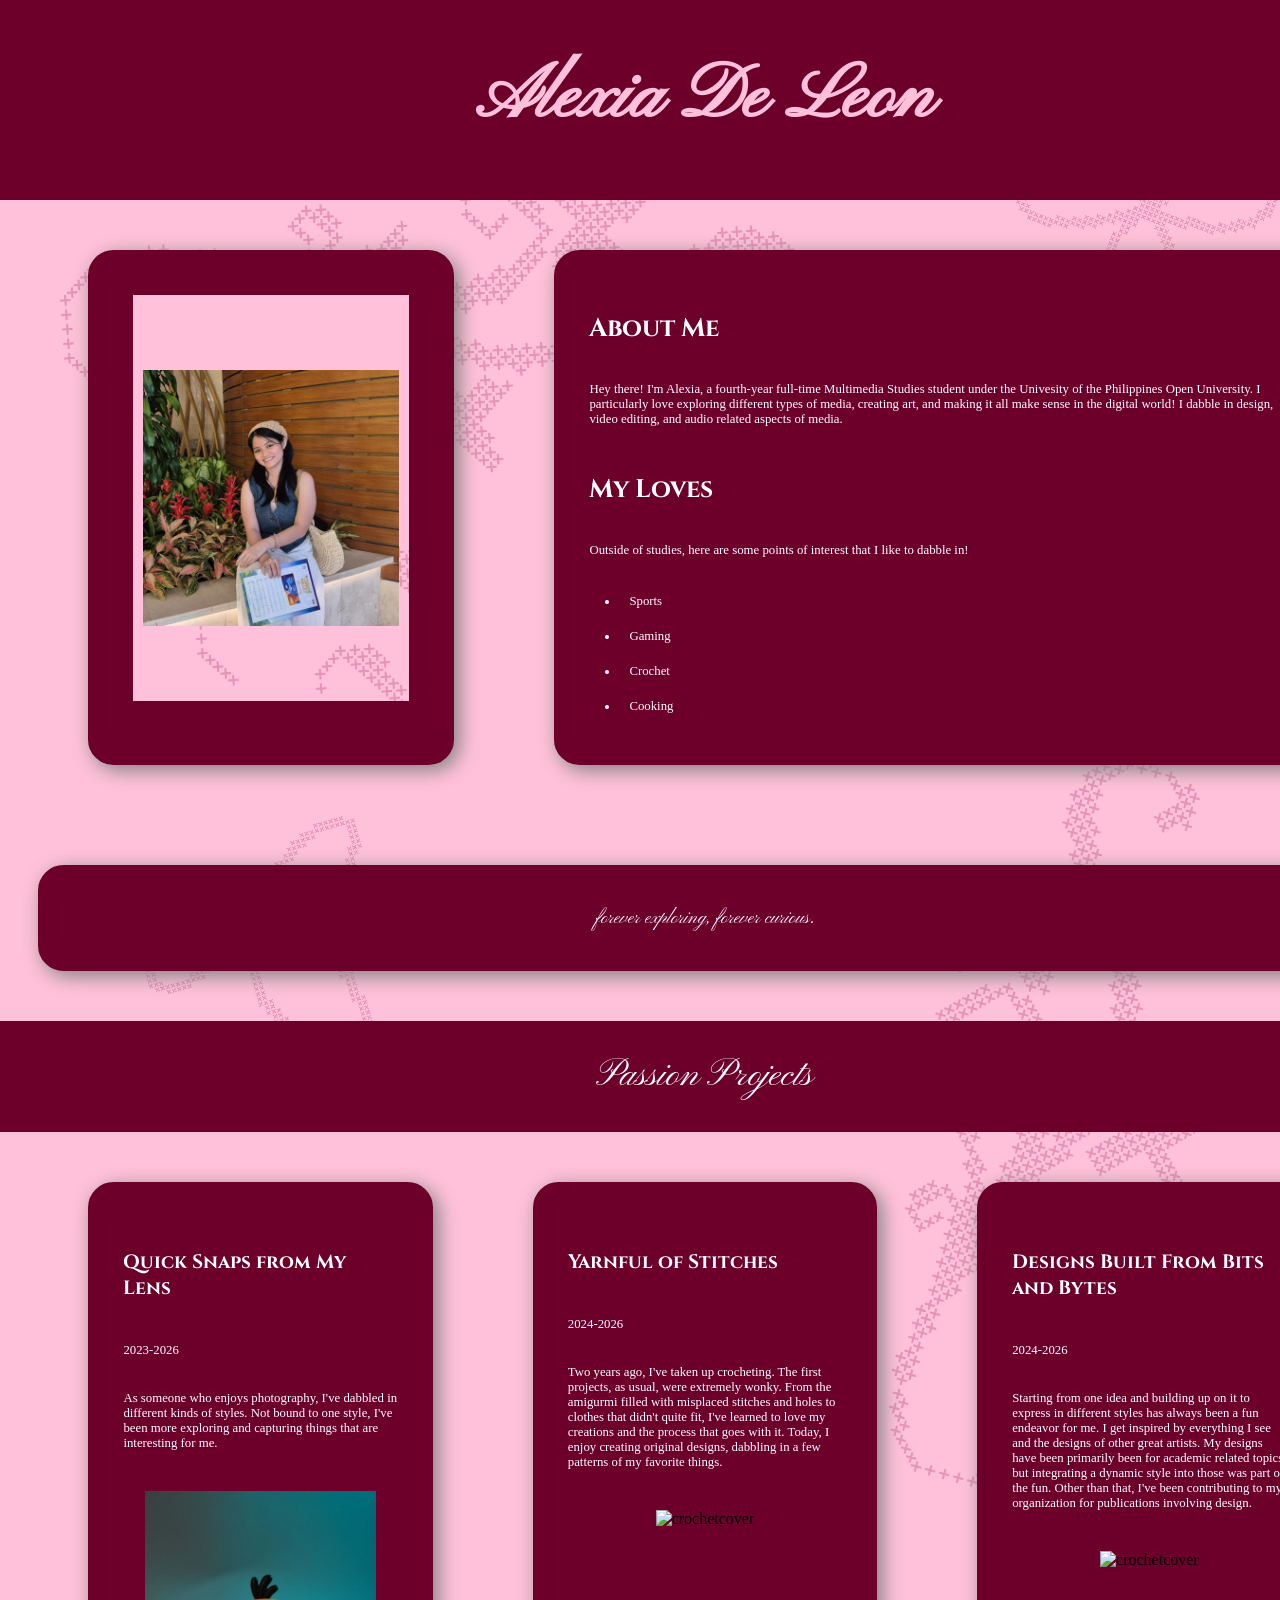
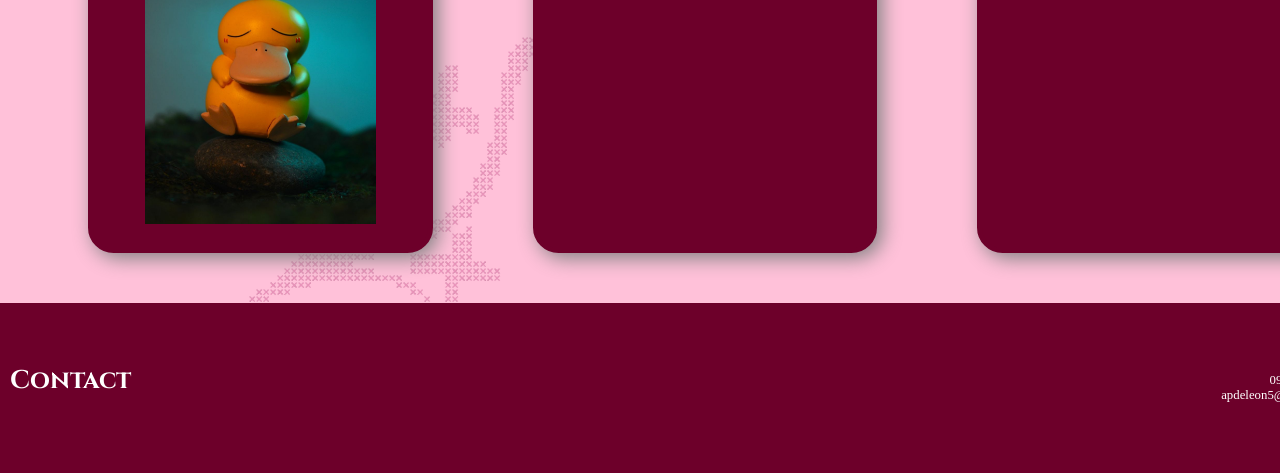
==== index.html @ d9319414 "Add files via upload" ====
<!DOCTYPE html>
<html lang="EN">
<head> 
    <meta charset ="UTF-8"/>
    <title>Alexia De Leon</title>
    <!-- this code is copied from the google website for "Pinyon Script" -->  

    <link rel="preconnect" href="https://fonts.googleapis.com">
    <link rel="preconnect" href="https://fonts.gstatic.com" crossorigin>
    <link href="https://fonts.googleapis.com/css2?family=Pinyon+Script&display=swap" rel="stylesheet">
    <link href="https://fonts.googleapis.com/css2?family=Cinzel:wght@400..900&display=swap" rel="stylesheet">


    <!--linking the custom stylesheet and passionprojects  to the webpage --> 
    <link rel ="stylesheet" href ="styles.css">
    <!--<link rel ="passionproject" href = "projects.xml"> --> 
    
</head>

<body>
    <header id = "bg01">
        <h1>Alexia De Leon</h1>  
    </header>

    <div class = "box"> 
        <div class = "item">
            <img src = 'me.png' alt = "profile picture" id = "profilepic">
        </div>    

        <div class= "item">
            <h3> About Me </h3>
            <p> Hey there! I'm Alexia, a fourth-year full-time Multimedia Studies student under the Univesity of the Philippines Open University. 
                I particularly love exploring different types of media, creating art, and making it all make sense in the digital world! I dabble in design,
                video editing, and audio related aspects of media.  
                 </p>
            <h3 id= "loves"> My Loves </h3>
            <p> Outside of studies, here are some points of interest that I like to dabble in!</p>
                <ul>
                    <li>Sports</li>
                    <li>Gaming </li>
                    <li>Crochet</li>   
                    <li>Cooking</li> 
                </ul>
        </div>
        </div>
        <div class = "boxtagline">
            <div class = "itemtagline"> 
                <h2>forever exploring, forever curious.</h2>
            </div>
        </div>

        
    <article id = "passionproj"> 
        <h2> Passion Projects </h2>
    </article>
    <!-- removing 
  
    
        <div class = "item"> 
            <h4> Photography Side Projects </h4>
            <p class> Capturing whatever piques my interest. From travel, random objects, to other scenery. As always, this section will still grow as time passes by. </p>
          
            <a href = "https://drive.google.com/file/d/1NZGeqbxughIvD67U1_kCd7p3tJqv5u57/view?usp=sharing"> Click Here to view photos!</a>
            </div>
        <div class = "item"> 
            <h4> Crochet Side Projects </h4>
            <p> Making cute stuff is one of my joys, so this hobby truly fulfills that craving. From plushies, clothes, and other accessories,
                        I love to explore and create!
                    </p>
            
            <a href = "https://drive.google.com/drive/folders/1zyAas7_1GJVzSqCmifxNZEnPIDZH0ev-?usp=sharing"> Click Here to see more of my projects!</a>
        </div>

    -->
    <div class ="box">

        <div class= "item" id ="pProj1">
                <h5 id ="1"></h4>
                <p id = "201"></p>
                <p id = "101"></p> 
                <div class = "picbox2">
                    <img src = 'photogproj.jpg' alt = "photographycover" id ="photographycover">
                </div>

        </div>

        <div class= "item" id ="pProj2">
                <h5 id ="2"></h4>
                <p id = "202"></p>
                <p id = "102"></p> 
                <div class = "picbox2">
                 <img src = 'crochetproj.jpg' alt = "crochetcover" id = "crochetpic">
                </div>

        </div>

        <div class= "item" id = "pProj3">
                <h5 id ="3"></h4>
                <p id = "203"></p>
                <p id = "103"></p> 
                <div class = "picbox2">
                 <img src = 'crochetproj.jpg' alt = "crochetcover" id = "crochetpic2">
                </div>

        </div>

    </div>
    
        <script>

            // Fetching Code is made by dcode.(2023). The Easiest Way to Parse XML with JavaScript. YouTube.https://www.youtube.com/watch?v=lUCQgqc4K2A

            // Code in the for loop, particularly the counters and rewriting titles, description and date are by Alexia De Leon

            let counter = 0;
            let counterDesc = 100;
            let counterDate = 200;

            fetch("projects.xml").then(response => {
                return response.text();
            }).then(xmlString => {
                const xmlDocument = new DOMParser().parseFromString(xmlString, "text/xml");
                const tutorials = xmlDocument.querySelectorAll("project_item");

                for (const project_item of tutorials){
                    counter = counter + 1 
                    counterDesc = counterDesc + 1
                    counterDate = counterDate + 1

                    let title = project_item.querySelector("title").textContent;
                    document.getElementById([counter]).innerHTML = title;

                    let description = project_item.querySelector("description").textContent;
                    document.getElementById([counterDesc]).innerHTML = description;
                    let date = project_item.querySelector("date").textContent;
                    document.getElementById([counterDate]).innerHTML = date;


                    

                console.log(title, description, date, counterDate);
                console.log(counter)
                }
            });
        </script>

    </div>
</main>

<footer id = "boxend">
    <h3 class = "itemfoot">Contact</h3>
    <p class = "itemfoot"> 09564354680 <br> apdeleon5@gmail.com </p>
</body>
---- styles.css ----
body{
    margin: 0px;
    border: 0px;
    display: flex;
    flex-wrap:wrap;
    flex-direction: column;
    
}

@media (max-width: 600px) {
    img {
        width: auto;
        height: auto;
        margin: 10px;
        padding-top: 100px;
    } 

    .box img {
        padding-top: 10vw;
        margin-bottom: 0px;
    }

    .box {
        display:flex;
        flex-direction: column;
        padding: 3vw;
        padding-top: 0px;
        margin-top: 0px;
    }
    .box.item {
        margin: 5px;
        margin-top: 0px;
        padding-top: 0vw;
        display: column;
        display:block;
        align-items: center;
        padding-left: 10px;
        padding-right: 10px;
        padding-bottom: 0vw;
    }

    p, li, a {
        font-size: 25px; 
        color: #6d002a; 
        word-wrap: break-word;
        text-align: left;
    }
    #boxend {
    background-image: url('fourbg.png'); 
    background-color: #6d002a;
    background-repeat: no-repeat;
    background-position: center top;
    background-size: cover;
    text-align: center;
    display: flex;
    justify-content: space-around;
    }

    p.itemfoot {
    color: white;
    text-align: right;
    display:block;
    }

    h3.itemfoot{
    color: white;
    margin-top: 50px;
    display:block;

    }
}


/* header coding */
h1 {
    font-family: "Pinyon Script", Arial, Helvetica, sans-serif;
    color: #ffc1d9;
}
h2 {
    font-family: "Pinyon Script", Arial, Helvetica, sans-serif;
    font-weight: 400; 
    color: white;
}

h5 {
    font-family: "Cinzel", Arial, Helvetica, sans-serif;
    font-size: 1.5vmax;
    text-align: justify;
    color: white; 
    padding: 10px;
    padding-bottom: 0px;
    text-align: left;
    word-wrap: break-word;
}
#bg01 {
    background-color: #6d002a;
    background-position: center top;
    background-size: cover;
}

body {
    background-image: url('finalbg.png');
    background-repeat:repeat;
}

#tagline {
    background-color: #6d002a;
    flex-direction: column;
    border-top: #f76399;
    border-bottom: #f76399;
    border-width: 10px;
    background-repeat: no-repeat;
    background-position: center top;
    text-align: center;
    font-size: 1.5vmax;
    font-family: "Pinyon Script", Arial, Helvetica, sans-serif;
}
header {
    
    text-align: center;
    font-size:3vmax;
    padding-bottom: 1.5px;
    padding-right: 10px;
    padding-left: 10px; 
    display: flex;
    flex-direction: column;
}


/* about me + my loves section */ 
h3 {
    font-family: "Cinzel", Arial, Helvetica, sans-serif;
    font-size: 2vmax;
    text-align: justify;
    color: white; 
    padding: 10px;
    padding-bottom: 0px;
    text-align: left;
}

ul {
    text-align: left;
    padding-top: 0px;
}


p, li, a {
    font-family: 'Times New Roman', Georgia, Times, serif;
    font-size: 1vw; 
    color: white; 
    word-wrap: break-word;
    text-align: left;
    padding: 10px;
}

div .item {
    margin: 50px;
    padding: 20px;
    border: 20px;
    border-color: #6d002a;
    background-color: #6d002a;
    border-radius: 2vw;
    border-style: solid;
    border-width: 5px;
    justify-content: space-around;
    box-shadow: 5px 5px 20px gray;
}


div .itemtagline {
    text-align: center;
    font-size: 1vmax;
    font-family: "Pinyon Script", Arial, Helvetica, sans-serif;
    margin: 50px;
    padding: 20px;
    border: 20px;
    border-color: #6d002a;
    background-color: #6d002a;
    border-radius: 2vw;
    border-style: solid;
    border-width: 5px;
    justify-content: space-around;
    box-shadow: 5px 5px 20px gray;
    margin-left:3vw;
    margin-right: 3vw;
}

.box {
   display: flex;
   background-repeat: no-repeat;
   background-position: center top;
   background-size: cover;
   text-align: center;
   align-items: stretch;
   margin-left:3vw;
   margin-right: 3vw;
}



h4 {
    font-family: "Cinzel", Arial, Helvetica, sans-serif;
    font-size: 1vmax;
    text-align: center;
    color: white; 
    padding: 10px;
    padding-bottom: 0px;
    text-align: left;

}


#passionproj { 
    background-color: #6d002a;
    background-size: cover;
    text-align: center;
    font-size: 2vmax;
}

p .item {
    padding-left: 40px;
    padding-right: 40px;
}

#profilepic {
    width: 20vw;
    height: 20vw;
    margin: 20px;
    padding-top: 75px;
    padding-bottom: 75px;
    padding-left:10px;
    padding-right: 10px;
    background-image: url('finalbg.png');
}

/*
img {
    width: 20vw;
    height: 20vw;
    margin: 20px; 
}
#crochetpic {
    width: 90%;
    height: 80%;
    margin: 20px; 
}

#photographycover {
    width: 80%;
    height: auto;
    margin: 20px; 

}
  

div .picbox2 {
    align-items: center;
    justify-content: center;

    height: 520px;
    width: 1080;
}
  */

div .picbox2{
    margin-top: 30px;
}


#photographycover {
    object-fit: cover;
    width: 18vmax;
    height: 26vmax;
}

#crochetpic {
    object-fit: cover;
    width: 16vmax;
    height: 23vmax;
}

#crochetpic2 {
    object-fit: cover;
    width: 9vmax;
    height: 16vmax;
}

#pProj1 {
    width: 23vmax; 
}

#pProj2 {
    width: 23vmax; 
}

#pProj3 {
    width: 23vmax; 
}


#boxend { 
    background-color: #6d002a;
    border-top: #f76399;
    border-bottom: #f76399;
    border-width: 10px;
    background-repeat: no-repeat;
    background-position: center top;
    background-size: cover;
    text-align: center;
    font-size: 1.5vmax;
    column-count: 2;
    column-fill:balance;
    
}

p.itemfoot {
    color: white;
    text-align: right;
    margin-top: 50px;
    padding: 70px;
}

h3.itemfoot{
    color: white;
    margin-top: 50px;
}


/*
footer { 
    background-color: #f76399;
    text-align:left;
    display: flex;
    flex-direction: row;
    padding: 2px; 
}

footer p {
    text-align: right;
    padding-left: 10px; 
}
*/
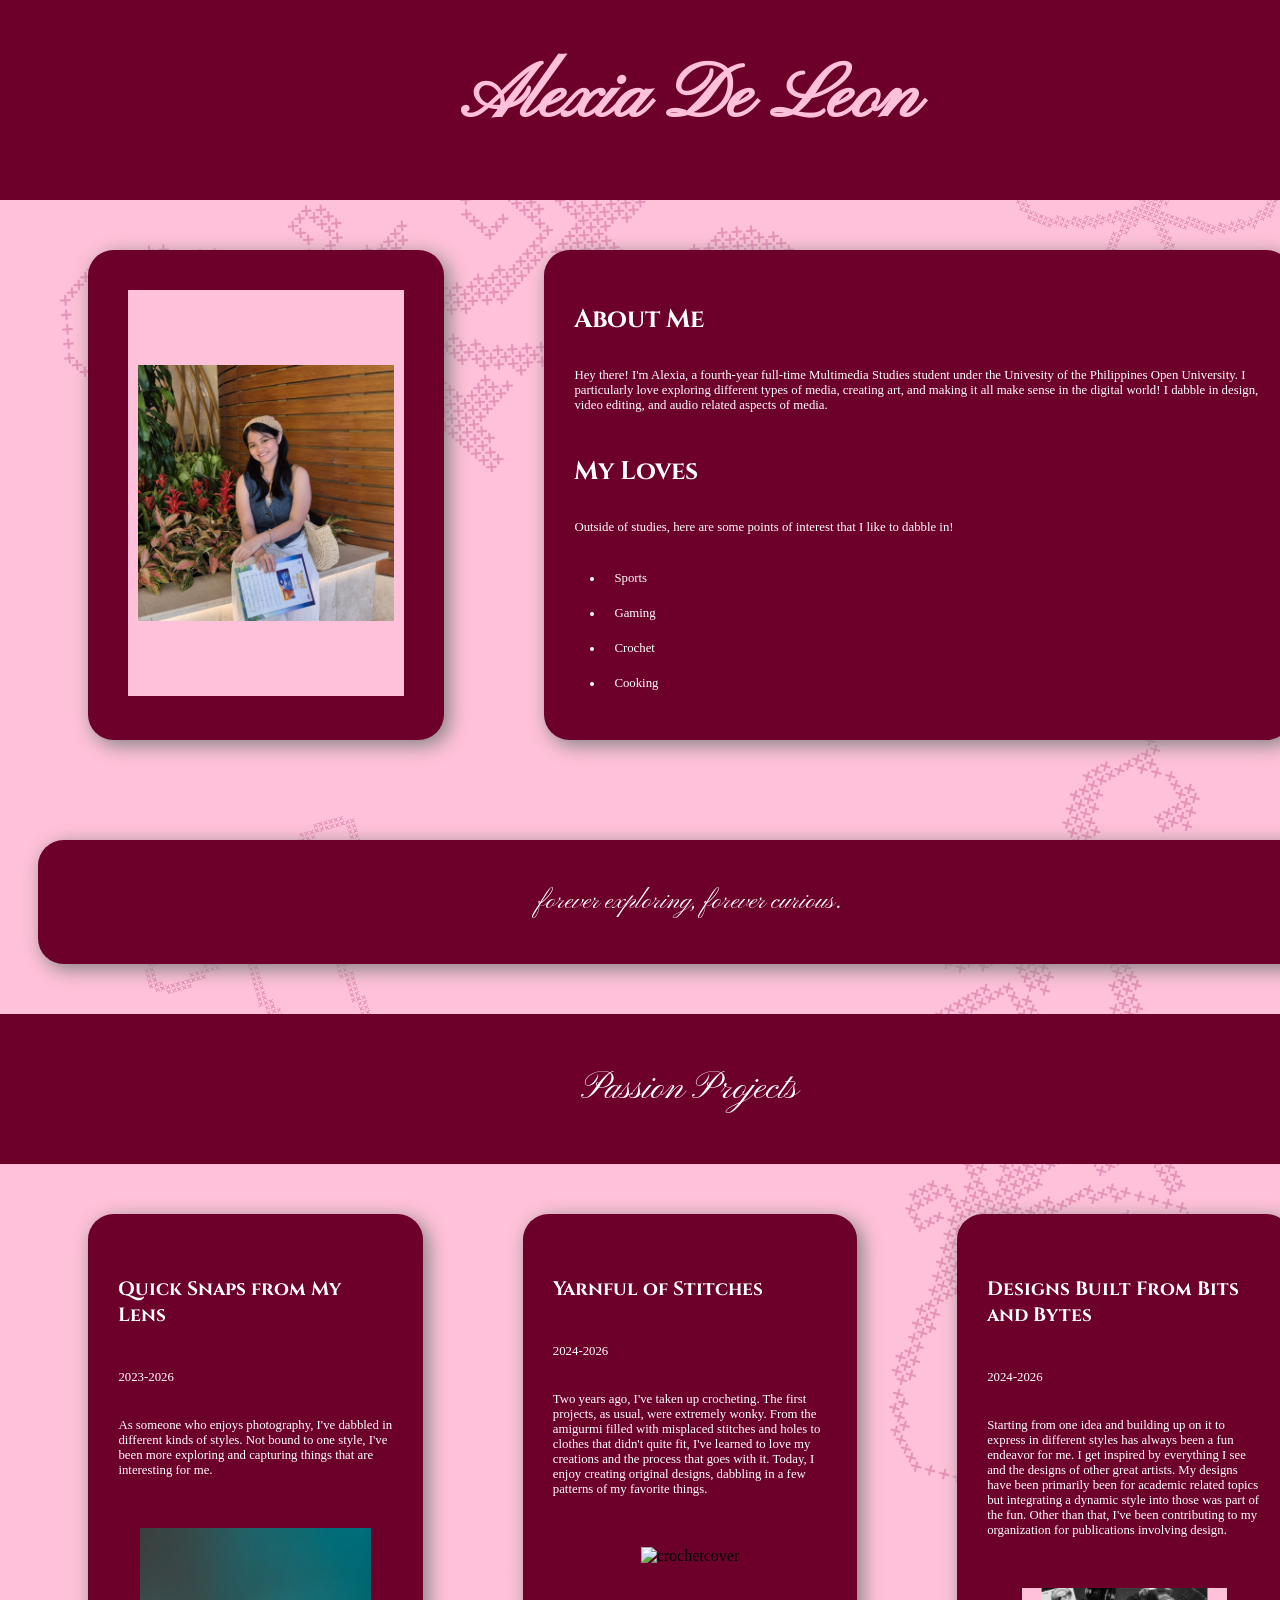
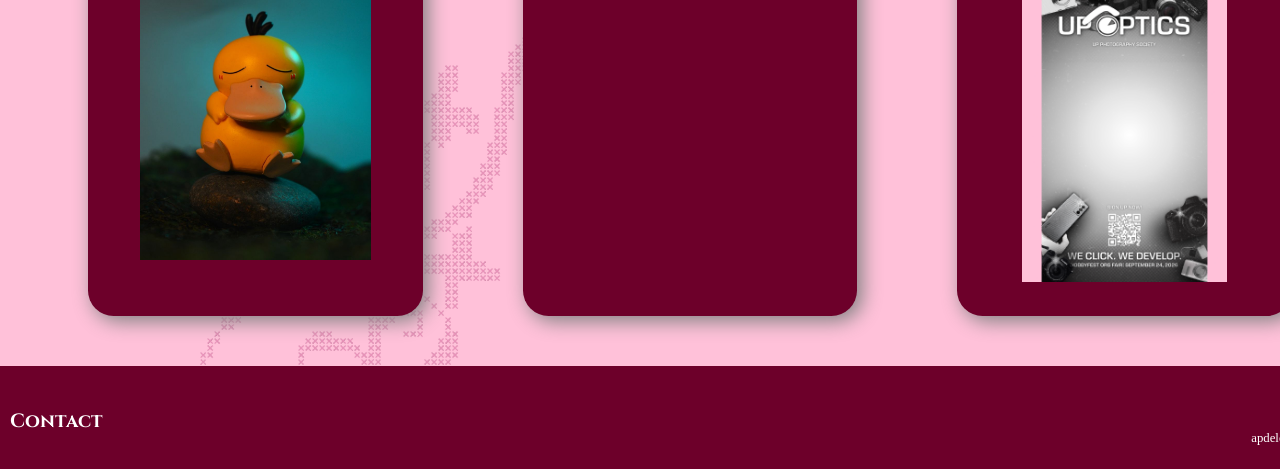
==== commit 9bde2556: "Add files via upload" ====
--- a/index.html
+++ b/index.html
@@ -1,7 +1,8 @@
 <!DOCTYPE html>
 <html lang="EN">
 <head> 
-    <meta charset ="UTF-8"/>
+    <meta charset ="UTF-8">
+    <meta name = "viewport" content = "width=device-width, initial-scale=1.0">
     <title>Alexia De Leon</title>
     <!-- this code is copied from the google website for "Pinyon Script" -->  
 
@@ -23,17 +24,17 @@
     </header>
 
     <div class = "box"> 
-        <div class = "item">
+        <div class = "item" id = "profileBox">
             <img src = 'me.png' alt = "profile picture" id = "profilepic">
         </div>    
 
         <div class= "item">
-            <h3> About Me </h3>
+            <h2> About Me </h2>
             <p> Hey there! I'm Alexia, a fourth-year full-time Multimedia Studies student under the Univesity of the Philippines Open University. 
                 I particularly love exploring different types of media, creating art, and making it all make sense in the digital world! I dabble in design,
                 video editing, and audio related aspects of media.  
                  </p>
-            <h3 id= "loves"> My Loves </h3>
+            <h2 id= "loves"> My Loves </h2>
             <p> Outside of studies, here are some points of interest that I like to dabble in!</p>
                 <ul>
                     <li>Sports</li>
@@ -45,37 +46,18 @@
         </div>
         <div class = "boxtagline">
             <div class = "itemtagline"> 
-                <h2>forever exploring, forever curious.</h2>
+                <h3>forever exploring, forever curious.</h3>
             </div>
         </div>
 
         
     <article id = "passionproj"> 
-        <h2> Passion Projects </h2>
+        <h4> Passion Projects </h4>
     </article>
-    <!-- removing 
-  
-    
-        <div class = "item"> 
-            <h4> Photography Side Projects </h4>
-            <p class> Capturing whatever piques my interest. From travel, random objects, to other scenery. As always, this section will still grow as time passes by. </p>
-          
-            <a href = "https://drive.google.com/file/d/1NZGeqbxughIvD67U1_kCd7p3tJqv5u57/view?usp=sharing"> Click Here to view photos!</a>
-            </div>
-        <div class = "item"> 
-            <h4> Crochet Side Projects </h4>
-            <p> Making cute stuff is one of my joys, so this hobby truly fulfills that craving. From plushies, clothes, and other accessories,
-                        I love to explore and create!
-                    </p>
-            
-            <a href = "https://drive.google.com/drive/folders/1zyAas7_1GJVzSqCmifxNZEnPIDZH0ev-?usp=sharing"> Click Here to see more of my projects!</a>
-        </div>
-
-    -->
     <div class ="box">
 
         <div class= "item" id ="pProj1">
-                <h5 id ="1"></h4>
+                <h5 id ="1"></h5>
                 <p id = "201"></p>
                 <p id = "101"></p> 
                 <div class = "picbox2">
@@ -85,7 +67,7 @@
         </div>
 
         <div class= "item" id ="pProj2">
-                <h5 id ="2"></h4>
+                <h5 id ="2"></h5>
                 <p id = "202"></p>
                 <p id = "102"></p> 
                 <div class = "picbox2">
@@ -95,11 +77,11 @@
         </div>
 
         <div class= "item" id = "pProj3">
-                <h5 id ="3"></h4>
+                <h5 id ="3"></h5>
                 <p id = "203"></p>
                 <p id = "103"></p> 
                 <div class = "picbox2">
-                 <img src = 'crochetproj.jpg' alt = "crochetcover" id = "crochetpic2">
+                 <img src = 'graphdesign.png' alt = "crochetcover" id = "graphdesign">
                 </div>
 
         </div>
@@ -144,10 +126,8 @@
             });
         </script>
 
-    </div>
-</main>
-
 <footer id = "boxend">
-    <h3 class = "itemfoot">Contact</h3>
+    <h5 class = "itemfoot">Contact</h5>
     <p class = "itemfoot"> 09564354680 <br> apdeleon5@gmail.com </p>
+</footer>
 </body>
--- a/styles.css
+++ b/styles.css
@@ -1,26 +1,5 @@
 
-body{
-    margin: 0px;
-    border: 0px;
-    display: flex;
-    flex-wrap:wrap;
-    flex-direction: column;
-    
-}
-
-@media (max-width: 600px) {
-    img {
-        width: auto;
-        height: auto;
-        margin: 10px;
-        padding-top: 100px;
-    } 
-
-    .box img {
-        padding-top: 10vw;
-        margin-bottom: 0px;
-    }
-
+@media (max-width:600px){
     .box {
         display:flex;
         flex-direction: column;
@@ -28,94 +7,28 @@
         padding-top: 0px;
         margin-top: 0px;
     }
-    .box.item {
-        margin: 5px;
-        margin-top: 0px;
-        padding-top: 0vw;
-        display: column;
-        display:block;
-        align-items: center;
-        padding-left: 10px;
-        padding-right: 10px;
-        padding-bottom: 0vw;
-    }
-
-    p, li, a {
-        font-size: 25px; 
-        color: #6d002a; 
-        word-wrap: break-word;
-        text-align: left;
-    }
-    #boxend {
-    background-image: url('fourbg.png'); 
-    background-color: #6d002a;
-    background-repeat: no-repeat;
+}
+
+body {
+    margin: 0px;
+    display: flex;
+    flex-wrap:wrap;
+    flex-direction: column;
+    background-image: url('finalbg.png');
+    background-repeat:repeat;
+}
+
+/* header styling */
+h1 {
+    font-family: "Pinyon Script", Arial, Helvetica, sans-serif;
+    color: #ffc1d9;
+}
+#bg01 {
+    background-color: #6d002a;
     background-position: center top;
     background-size: cover;
-    text-align: center;
-    display: flex;
-    justify-content: space-around;
-    }
-
-    p.itemfoot {
-    color: white;
-    text-align: right;
-    display:block;
-    }
-
-    h3.itemfoot{
-    color: white;
-    margin-top: 50px;
-    display:block;
-
-    }
-}
-
-
-/* header coding */
-h1 {
-    font-family: "Pinyon Script", Arial, Helvetica, sans-serif;
-    color: #ffc1d9;
-}
-h2 {
-    font-family: "Pinyon Script", Arial, Helvetica, sans-serif;
-    font-weight: 400; 
-    color: white;
-}
-
-h5 {
-    font-family: "Cinzel", Arial, Helvetica, sans-serif;
-    font-size: 1.5vmax;
-    text-align: justify;
-    color: white; 
-    padding: 10px;
-    padding-bottom: 0px;
-    text-align: left;
-    word-wrap: break-word;
-}
-#bg01 {
-    background-color: #6d002a;
-    background-position: center top;
-    background-size: cover;
-}
-
-body {
-    background-image: url('finalbg.png');
-    background-repeat:repeat;
-}
-
-#tagline {
-    background-color: #6d002a;
-    flex-direction: column;
-    border-top: #f76399;
-    border-bottom: #f76399;
-    border-width: 10px;
-    background-repeat: no-repeat;
-    background-position: center top;
-    text-align: center;
-    font-size: 1.5vmax;
-    font-family: "Pinyon Script", Arial, Helvetica, sans-serif;
-}
+}
+
 header {
     
     text-align: center;
@@ -127,24 +40,64 @@
     flex-direction: column;
 }
 
-
-/* about me + my loves section */ 
-h3 {
+/* Text Styling for Tagline */ 
+h5 {
     font-family: "Cinzel", Arial, Helvetica, sans-serif;
-    font-size: 2vmax;
+    font-size: 1.5vmax;
     text-align: justify;
     color: white; 
     padding: 10px;
     padding-bottom: 0px;
     text-align: left;
-}
-
+    word-wrap: break-word;
+}
+
+
+#tagline {
+    background-color: #6d002a;
+    flex-direction: column;
+    background-repeat: no-repeat;
+    background-position: center top;
+    text-align: center;
+    font-size: 1.5vmax;
+    font-family: "Pinyon Script", Arial, Helvetica, sans-serif;
+}
+
+div .itemtagline {
+    text-align: center;
+    font-size: 1vmax;
+    font-family: "Pinyon Script", Arial, Helvetica, sans-serif;
+    margin: 50px;
+    padding: 20px;
+    background-color: #6d002a;
+    border-radius: 2vw;
+    justify-content: space-around;
+    box-shadow: 5px 5px 20px gray;
+    margin-left:3vw;
+    margin-right: 3vw;
+}
+
+/* about me + my loves section + changes that are also applied in other elements */ 
+#profilepic {
+    width: 20vw;
+    height: 20vw;
+    margin: 20px;
+    padding-top: 75px;
+    padding-bottom: 75px;
+    padding-left:10px;
+    padding-right: 10px;
+    background-color:#ffc1d9;
+}
+h3 {
+    font-family: "Pinyon Script", Arial, Helvetica, sans-serif;
+    font-weight: 400; 
+    color: white;
+    font-size: 2vmax;
+}
 ul {
     text-align: left;
     padding-top: 0px;
 }
-
-
 p, li, a {
     font-family: 'Times New Roman', Georgia, Times, serif;
     font-size: 1vw; 
@@ -157,35 +110,11 @@
 div .item {
     margin: 50px;
     padding: 20px;
-    border: 20px;
-    border-color: #6d002a;
     background-color: #6d002a;
     border-radius: 2vw;
-    border-style: solid;
-    border-width: 5px;
     justify-content: space-around;
     box-shadow: 5px 5px 20px gray;
 }
-
-
-div .itemtagline {
-    text-align: center;
-    font-size: 1vmax;
-    font-family: "Pinyon Script", Arial, Helvetica, sans-serif;
-    margin: 50px;
-    padding: 20px;
-    border: 20px;
-    border-color: #6d002a;
-    background-color: #6d002a;
-    border-radius: 2vw;
-    border-style: solid;
-    border-width: 5px;
-    justify-content: space-around;
-    box-shadow: 5px 5px 20px gray;
-    margin-left:3vw;
-    margin-right: 3vw;
-}
-
 .box {
    display: flex;
    background-repeat: no-repeat;
@@ -196,20 +125,24 @@
    margin-left:3vw;
    margin-right: 3vw;
 }
-
-
-
 h4 {
+    font-family: "Pinyon Script", Arial, Helvetica, sans-serif;
+    font-weight: 400; 
+    color: white;
+    font-size: 3vmax;
+
+}
+
+/* Passion Project Section Styling */ 
+h2 {
     font-family: "Cinzel", Arial, Helvetica, sans-serif;
-    font-size: 1vmax;
+    font-size: 2vmax;
     text-align: center;
     color: white; 
     padding: 10px;
     padding-bottom: 0px;
     text-align: left;
-
-}
-
+}
 
 #passionproj { 
     background-color: #6d002a;
@@ -223,67 +156,29 @@
     padding-right: 40px;
 }
 
-#profilepic {
-    width: 20vw;
-    height: 20vw;
-    margin: 20px;
-    padding-top: 75px;
-    padding-bottom: 75px;
-    padding-left:10px;
-    padding-right: 10px;
-    background-image: url('finalbg.png');
-}
-
-/*
-img {
-    width: 20vw;
-    height: 20vw;
-    margin: 20px; 
-}
-#crochetpic {
-    width: 90%;
-    height: 80%;
-    margin: 20px; 
-}
-
-#photographycover {
-    width: 80%;
-    height: auto;
-    margin: 20px; 
-
-}
-  
-
-div .picbox2 {
-    align-items: center;
-    justify-content: center;
-
-    height: 520px;
-    width: 1080;
-}
-  */
-
 div .picbox2{
     margin-top: 30px;
 }
-
 
 #photographycover {
     object-fit: cover;
     width: 18vmax;
     height: 26vmax;
+    padding: 10px;
 }
 
 #crochetpic {
     object-fit: cover;
     width: 16vmax;
     height: 23vmax;
-}
-
-#crochetpic2 {
+    padding: 10px;
+}
+
+#graphdesign {
     object-fit: cover;
-    width: 9vmax;
-    height: 16vmax;
+    width: 16vmax;
+    height: 23vmax;
+    padding: 10px;
 }
 
 #pProj1 {
@@ -297,48 +192,150 @@
 #pProj3 {
     width: 23vmax; 
 }
-
+/* Footer Styling */ 
 
 #boxend { 
-    background-color: #6d002a;
-    border-top: #f76399;
-    border-bottom: #f76399;
-    border-width: 10px;
-    background-repeat: no-repeat;
-    background-position: center top;
-    background-size: cover;
-    text-align: center;
+    display: flex;
+    background-color: #6d002a;
     font-size: 1.5vmax;
     column-count: 2;
     column-fill:balance;
-    
+    justify-content: stretch;
+    align-items:baseline;
 }
 
 p.itemfoot {
     color: white;
     text-align: right;
-    margin-top: 50px;
-    padding: 70px;
-}
-
-h3.itemfoot{
+    flex-grow: 4;
+}
+
+.itemfoot h3{
     color: white;
-    margin-top: 50px;
-}
-
-
-/*
-footer { 
-    background-color: #f76399;
-    text-align:left;
-    display: flex;
-    flex-direction: row;
-    padding: 2px; 
-}
-
-footer p {
-    text-align: right;
-    padding-left: 10px; 
-}
-*/
-
+    flex-grow: 2;
+    align-items: center;
+    justify-content: center;
+}
+
+/* styling for smaller screens */ 
+
+@media (max-width: 600px) {
+    /*profile and about me changes */ 
+
+    h1 {
+       font-family: "Pinyon Script", Arial, Helvetica, sans-serif;
+        color: #ffc1d9;
+        font-size: 15vw;
+    }
+
+    #profilepic{
+        width: 200px;
+        height: 200px;
+        padding: 0px;
+        background-color:#6d002a;
+
+    }
+
+    p, li, a {
+        font-size: 4vw;
+        text-align: justify;
+    }
+    div .item {
+        padding: 20px;
+        box-shadow: 2px 2px 10px gray;
+        margin-left: 9px;
+        margin-right: 9px;
+    }
+    .box{
+        padding-top: 10px;
+        align-items: center;   
+    }
+
+    .boxtagline {
+        display: flex;
+        background-repeat: no-repeat;
+        background-position: center top;
+        background-size: cover;
+        text-align: center;
+        align-items: stretch;
+        margin-left:3vw;
+        margin-right: 3vw;
+    }
+
+
+    h3 {
+        font-size: 25px;
+    }
+
+    .itemtagline h2{
+        font-size: 30px;
+    }
+    h2 {
+        font-size: 45px;
+        word-wrap: break-word;      
+    }
+
+    h4 {
+        font-size: 30px;
+    }
+
+    h5 {
+        font-size: 40px;
+        word-wrap: break-word;     
+    }
+
+    #boxend h5 {
+        font-size: 30px;
+    }
+
+    .item h5 {
+        margin: 0px;
+        padding: 0px;
+    }
+
+    .item p {
+        padding: 0px;
+    }
+    
+    
+    /* Passion Projects */
+    #pProj1 {
+        display:flex;
+        flex-direction: column;
+        width: auto;
+    }
+    
+    #photographycover {
+        object-fit: cover;
+        width: 222px;
+        height: 400px;
+        padding: 10px;
+    }
+
+    #pProj2 {
+        display:flex;
+        flex-direction: column;
+        width: auto;
+    }
+
+    #crochetpic {
+        object-fit: cover;
+        width: 222px;
+        height: 400px;
+        padding: 10px;
+    }
+    #pProj3 {
+        display:flex;
+        flex-direction: column;
+        width: auto;
+    }
+
+    #graphdesign {
+        object-fit: cover;
+        width: 222px;
+        height: 400px;
+        padding: 10px;
+    }
+
+}
+
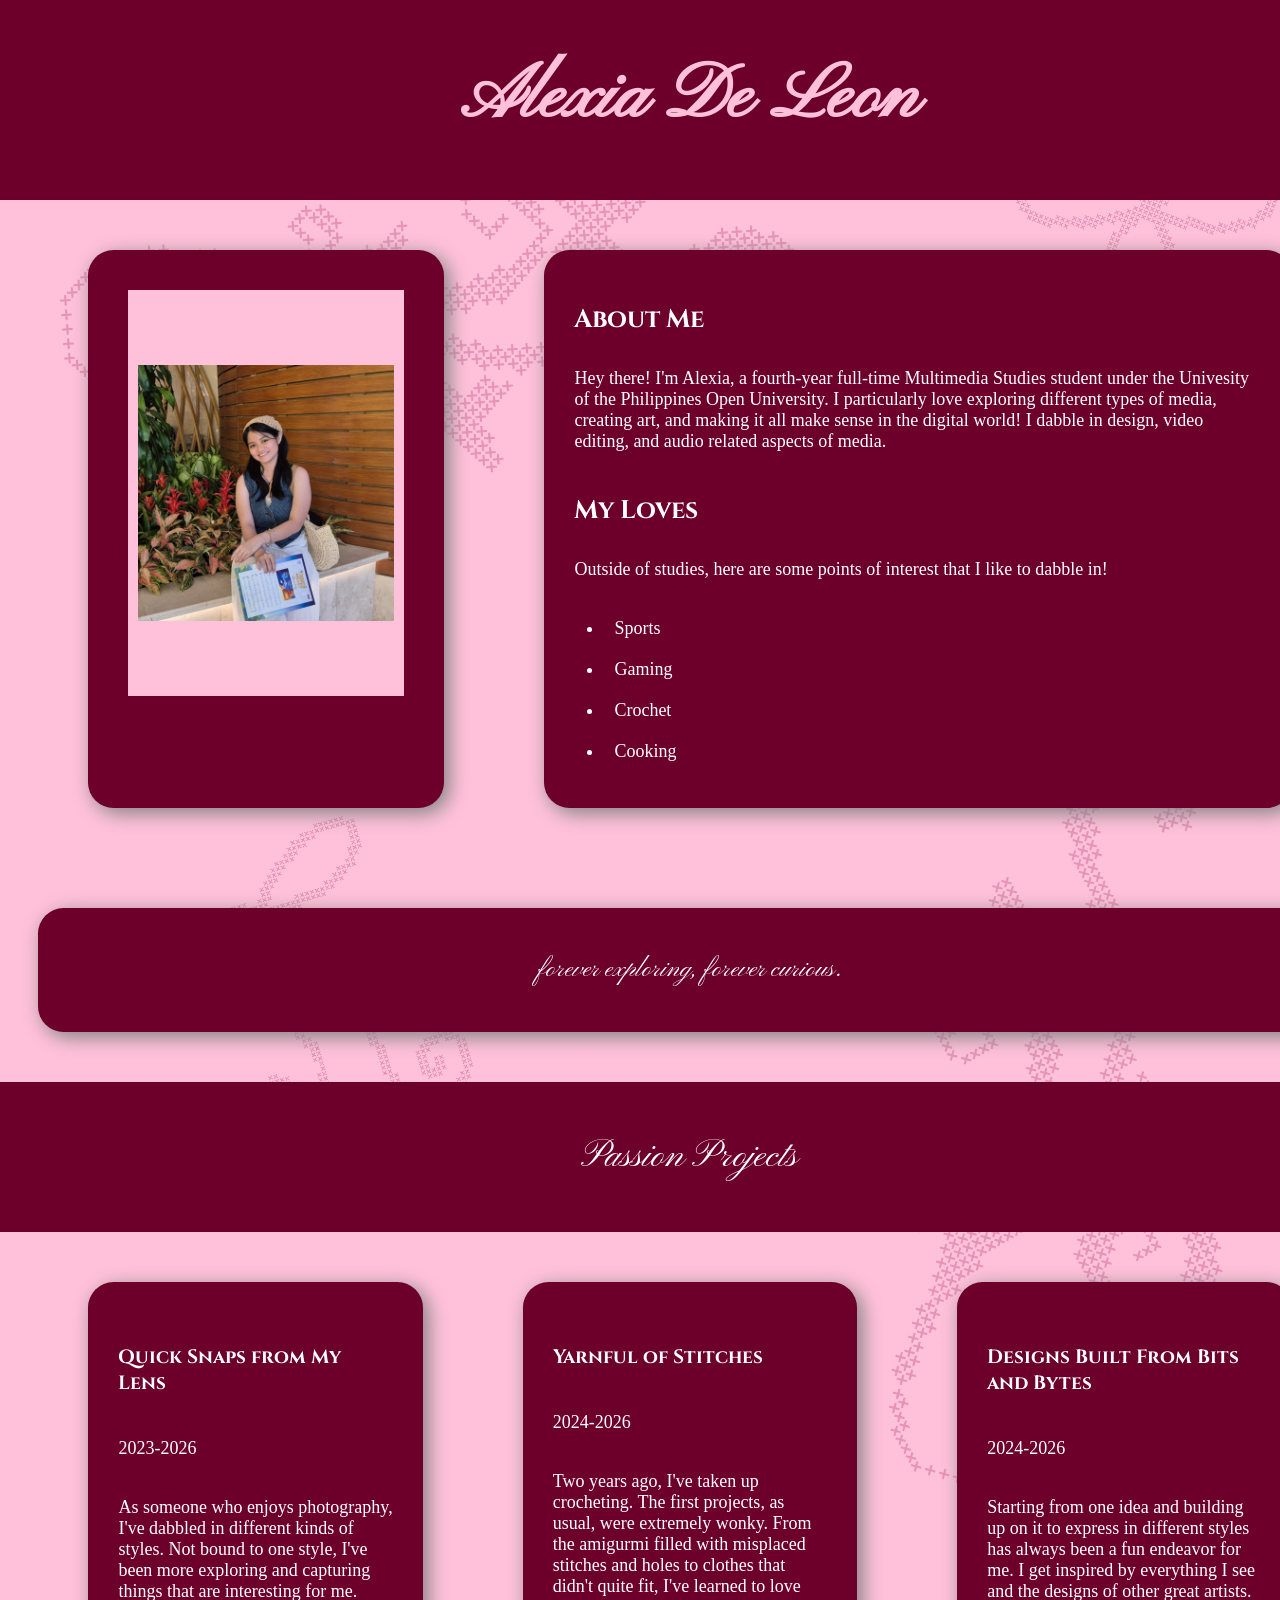
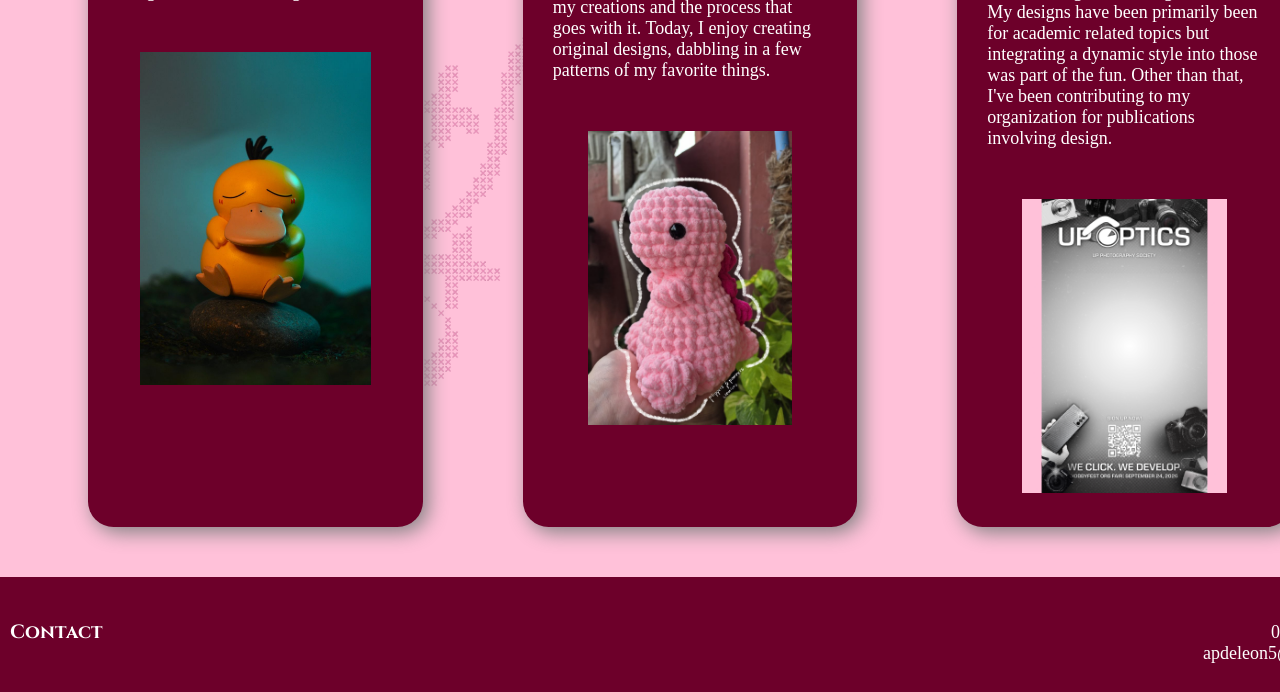
==== commit 1b3f0707: "Update index.html" ====
--- a/index.html
+++ b/index.html
@@ -91,8 +91,8 @@
         <script>
 
             // Fetching Code is made by dcode.(2023). The Easiest Way to Parse XML with JavaScript. YouTube.https://www.youtube.com/watch?v=lUCQgqc4K2A
-
             // Code in the for loop, particularly the counters and rewriting titles, description and date are by Alexia De Leon
+            // Other changes were made to fit the personal code of Alexia De Leon
 
             let counter = 0;
             let counterDesc = 100;
@@ -102,9 +102,9 @@
                 return response.text();
             }).then(xmlString => {
                 const xmlDocument = new DOMParser().parseFromString(xmlString, "text/xml");
-                const tutorials = xmlDocument.querySelectorAll("project_item");
+                const items = xmlDocument.querySelectorAll("project_item");
 
-                for (const project_item of tutorials){
+                for (const project_item of items){
                     counter = counter + 1 
                     counterDesc = counterDesc + 1
                     counterDate = counterDate + 1
--- a/styles.css
+++ b/styles.css
@@ -100,7 +100,7 @@
 }
 p, li, a {
     font-family: 'Times New Roman', Georgia, Times, serif;
-    font-size: 1vw; 
+    font-size: 2vmin; 
     color: white; 
     word-wrap: break-word;
     text-align: left;
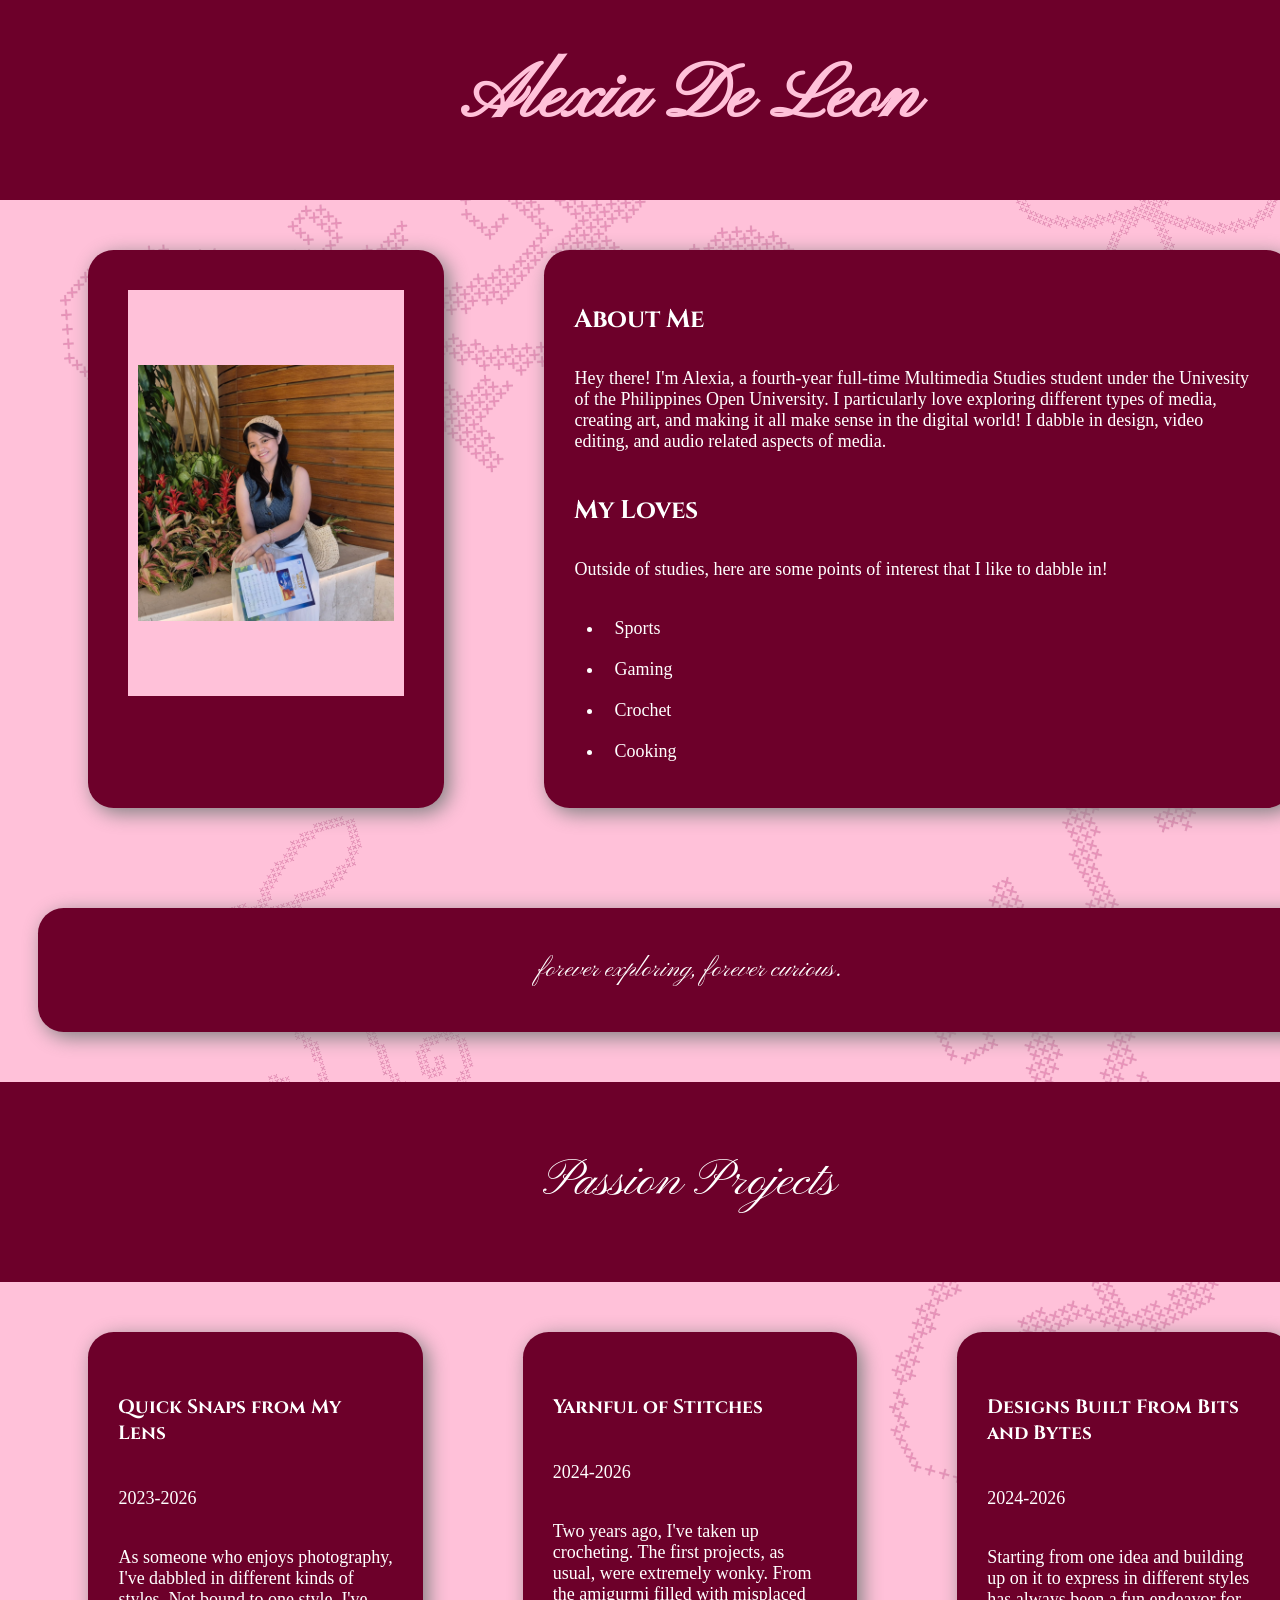
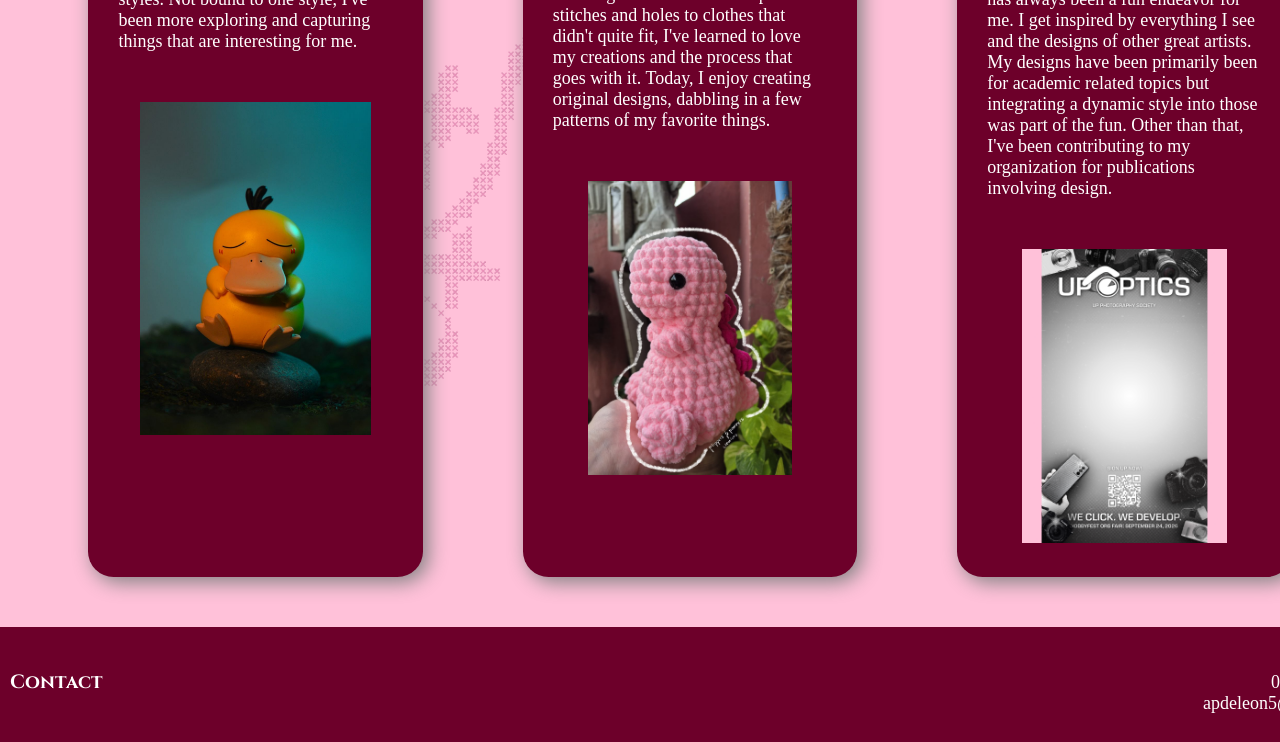
==== commit cc8780c5: "Update index.html" ====
--- a/index.html
+++ b/index.html
@@ -4,7 +4,7 @@
     <meta charset ="UTF-8">
     <meta name = "viewport" content = "width=device-width, initial-scale=1.0">
     <title>Alexia De Leon</title>
-    <!-- this code is copied from the google website for "Pinyon Script" -->  
+    <!-- this code is copied from the Google website for "Pinyon Script" and "Cinzel" https://fonts.google.com/selection?preview.layout=grid&preview.script=Latn -->  
 
     <link rel="preconnect" href="https://fonts.googleapis.com">
     <link rel="preconnect" href="https://fonts.gstatic.com" crossorigin>
@@ -13,9 +13,7 @@
 
 
     <!--linking the custom stylesheet and passionprojects  to the webpage --> 
-    <link rel ="stylesheet" href ="styles.css">
-    <!--<link rel ="passionproject" href = "projects.xml"> --> 
-    
+    <link rel ="stylesheet" href ="styles.css">    
 </head>
 
 <body>
@@ -116,12 +114,6 @@
                     document.getElementById([counterDesc]).innerHTML = description;
                     let date = project_item.querySelector("date").textContent;
                     document.getElementById([counterDate]).innerHTML = date;
-
-
-                    
-
-                console.log(title, description, date, counterDate);
-                console.log(counter)
                 }
             });
         </script>
--- a/styles.css
+++ b/styles.css
@@ -129,7 +129,7 @@
     font-family: "Pinyon Script", Arial, Helvetica, sans-serif;
     font-weight: 400; 
     color: white;
-    font-size: 3vmax;
+    font-size: 4vmax;
 
 }
 
@@ -276,7 +276,11 @@
     }
 
     h4 {
-        font-size: 30px;
+        font-size: 40px;
+    }
+
+    #passionproj h4 {
+        font-size: 40px;
     }
 
     h5 {
